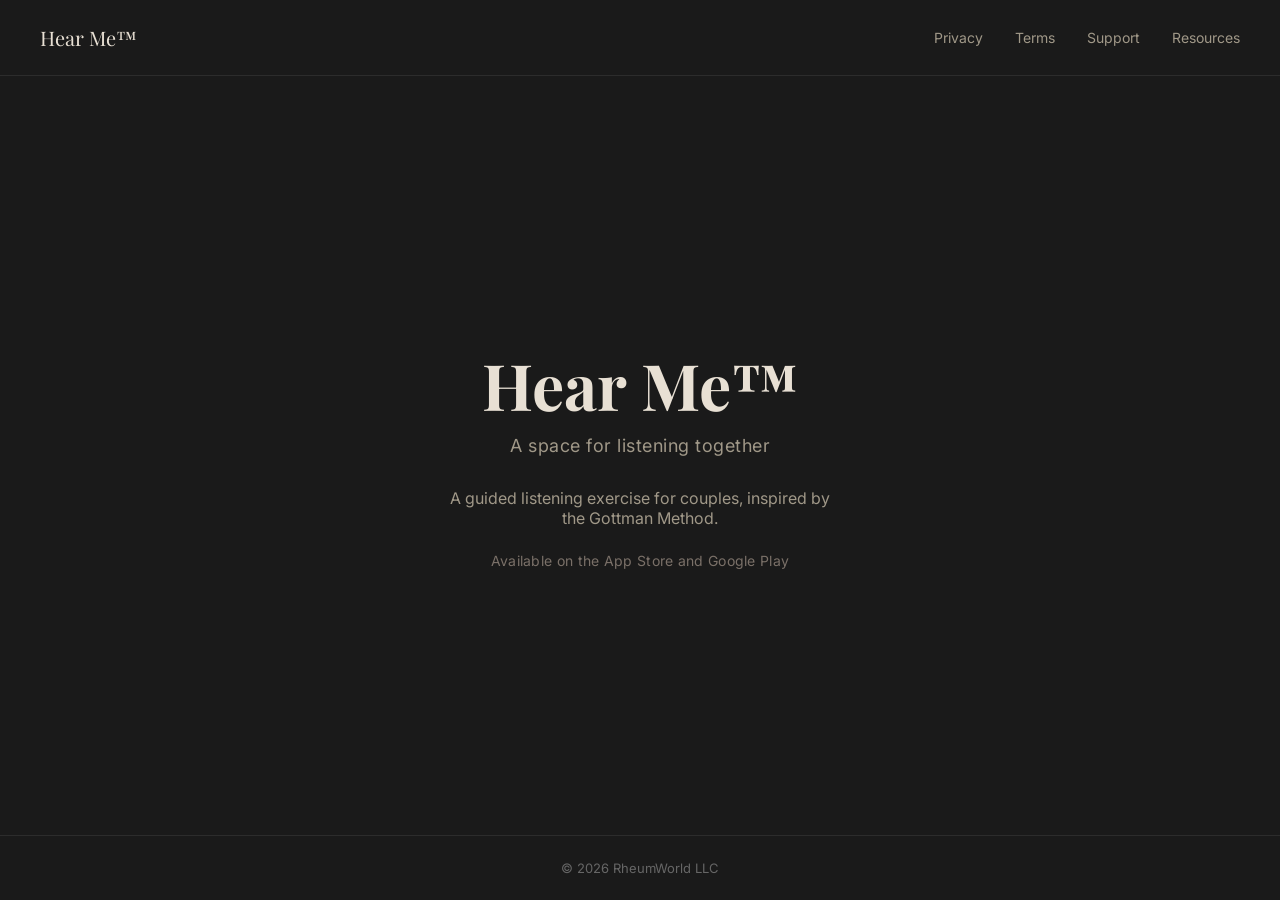
==== index.html @ a17868f6 "add App Store and Google Play availability to homepage" ====
<!DOCTYPE html>
<html lang="en">
<head>
  <meta charset="UTF-8">
  <meta name="viewport" content="width=device-width, initial-scale=1.0">
  <title>Hear Me™</title>
  <link rel="preconnect" href="https://fonts.googleapis.com">
  <link href="https://fonts.googleapis.com/css2?family=Playfair+Display:wght@700&family=Inter:wght@300;400;500;600&display=swap" rel="stylesheet">
  <link rel="stylesheet" href="style.css">
</head>
<body>
  <nav>
    <a href="/" class="nav-brand">Hear Me™</a>
    <div class="nav-links">
      <a href="/privacy.html">Privacy</a>
      <a href="/terms.html">Terms</a>
      <a href="/support.html">Support</a>
      <a href="/resources.html">Resources</a>
    </div>
  </nav>

  <main class="hero">
    <h1>Hear Me™</h1>
    <p class="subtitle">A space for listening together</p>
    <p class="description">A guided listening exercise for couples, inspired by the Gottman Method.</p>
    <p class="platforms">Available on the App Store and Google Play</p>
  </main>

  <footer>
    <p>&copy; 2026 RheumWorld LLC</p>
  </footer>
</body>
</html>
---- style.css ----
* {
  margin: 0;
  padding: 0;
  box-sizing: border-box;
}

body {
  font-family: 'Inter', -apple-system, sans-serif;
  background-color: #1a1a1a;
  color: #e8e0d4;
  min-height: 100vh;
  display: flex;
  flex-direction: column;
}

nav {
  display: flex;
  justify-content: space-between;
  align-items: center;
  padding: 24px 40px;
  border-bottom: 1px solid rgba(255, 255, 255, 0.08);
}

.nav-brand {
  font-family: 'Playfair Display', serif;
  font-size: 20px;
  color: #e8e0d4;
  text-decoration: none;
}

.nav-links {
  display: flex;
  gap: 32px;
}

.nav-links a {
  color: #a09888;
  text-decoration: none;
  font-size: 14px;
  font-weight: 400;
  transition: color 0.2s;
}

.nav-links a:hover {
  color: #c9a84c;
}

main {
  flex: 1;
  display: flex;
  flex-direction: column;
  justify-content: center;
  align-items: center;
  padding: 40px;
}

.hero h1 {
  font-family: 'Playfair Display', serif;
  font-size: 64px;
  font-weight: 700;
  text-align: center;
  margin-bottom: 8px;
}

.hero .subtitle {
  font-size: 18px;
  color: #a09888;
  text-align: center;
  margin-bottom: 32px;
  letter-spacing: 0.5px;
}

.hero .description {
  font-size: 16px;
  color: #a09888;
  text-align: center;
  max-width: 400px;
}

.hero .platforms {
  font-size: 14px;
  color: #7a7068;
  text-align: center;
  margin-top: 24px;
  letter-spacing: 0.3px;
}

/* Legal pages */
.legal {
  max-width: 680px;
  margin: 0 auto;
  padding: 60px 40px;
}

.legal h1 {
  font-family: 'Playfair Display', serif;
  font-size: 36px;
  margin-bottom: 8px;
}

.legal .updated {
  font-size: 14px;
  color: #a09888;
  margin-bottom: 40px;
}

.legal h2 {
  font-size: 16px;
  font-weight: 600;
  color: #e8e0d4;
  margin-top: 32px;
  margin-bottom: 12px;
}

.legal p, .legal li {
  font-size: 15px;
  line-height: 1.7;
  color: #b0a898;
  margin-bottom: 12px;
}

.legal ul {
  padding-left: 20px;
  margin-bottom: 12px;
}

/* Support page */
.support {
  max-width: 680px;
  margin: 0 auto;
  padding: 60px 40px;
}

.support h1 {
  font-family: 'Playfair Display', serif;
  font-size: 36px;
  margin-bottom: 8px;
}

.support .subtitle {
  font-size: 16px;
  color: #a09888;
  margin-bottom: 40px;
}

.support h2 {
  font-size: 16px;
  font-weight: 600;
  margin-top: 32px;
  margin-bottom: 12px;
}

.support p {
  font-size: 15px;
  line-height: 1.7;
  color: #b0a898;
  margin-bottom: 12px;
}

.support a {
  color: #c9a84c;
  text-decoration: none;
}

.support a:hover {
  text-decoration: underline;
}

.support ul {
  padding-left: 20px;
  margin-bottom: 12px;
}

.support li {
  font-size: 15px;
  line-height: 1.7;
  color: #b0a898;
  margin-bottom: 8px;
}

.support li a {
  color: #c9a84c;
}

.support h3 {
  font-size: 15px;
  font-weight: 600;
  color: #c9a84c;
  margin-top: 24px;
  margin-bottom: 12px;
  letter-spacing: 0.5px;
  text-transform: uppercase;
}

footer {
  text-align: center;
  padding: 24px;
  font-size: 13px;
  color: #666;
  border-top: 1px solid rgba(255, 255, 255, 0.08);
}

@media (max-width: 600px) {
  nav {
    padding: 16px 20px;
  }

  .nav-links {
    gap: 20px;
  }

  .hero h1 {
    font-size: 42px;
  }

  .legal, .support {
    padding: 40px 20px;
  }

  .legal h1, .support h1 {
    font-size: 28px;
  }
}
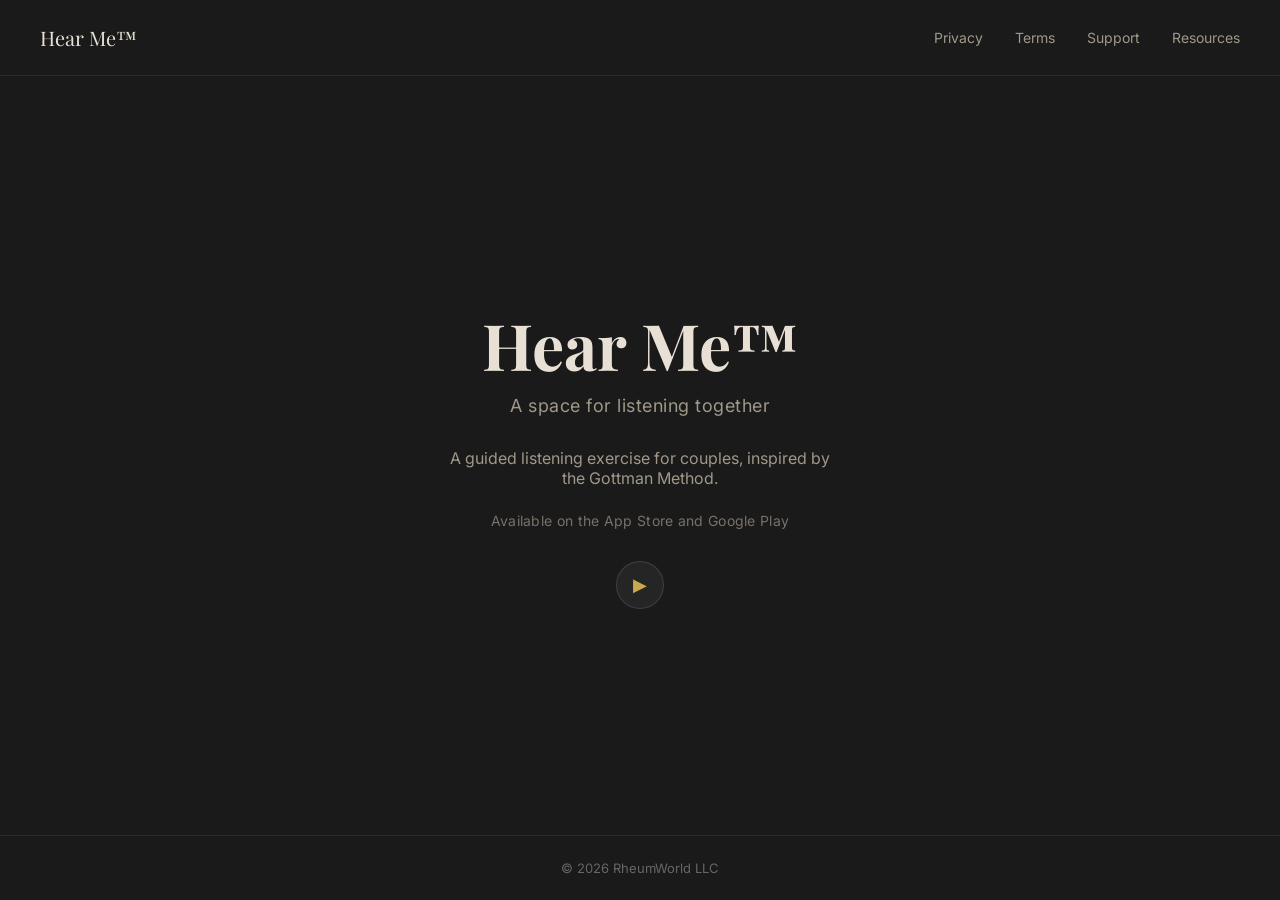
==== commit 9ef6fb3a: "add ambient music player to homepage" ====
--- a/index.html
+++ b/index.html
@@ -24,7 +24,30 @@
     <p class="subtitle">A space for listening together</p>
     <p class="description">A guided listening exercise for couples, inspired by the Gottman Method.</p>
     <p class="platforms">Available on the App Store and Google Play</p>
+
+    <button class="music-toggle" id="musicToggle" aria-label="Toggle music">
+      <span id="musicIcon">&#9654;</span>
+    </button>
+    <audio id="bgMusic" loop preload="auto">
+      <source src="ambient.mp3" type="audio/mpeg">
+    </audio>
   </main>
+
+  <script>
+    const btn = document.getElementById('musicToggle');
+    const audio = document.getElementById('bgMusic');
+    const icon = document.getElementById('musicIcon');
+    audio.volume = 0.3;
+    btn.addEventListener('click', function () {
+      if (audio.paused) {
+        audio.play();
+        icon.textContent = '\u275A\u275A';
+      } else {
+        audio.pause();
+        icon.textContent = '\u25B6';
+      }
+    });
+  </script>
 
   <footer>
     <p>&copy; 2026 RheumWorld LLC</p>
--- a/style.css
+++ b/style.css
@@ -85,6 +85,27 @@
   letter-spacing: 0.3px;
 }
 
+.music-toggle {
+  margin-top: 32px;
+  width: 48px;
+  height: 48px;
+  border-radius: 50%;
+  border: 1px solid rgba(255, 255, 255, 0.12);
+  background: rgba(255, 255, 255, 0.05);
+  color: #c9a84c;
+  font-size: 18px;
+  cursor: pointer;
+  display: flex;
+  align-items: center;
+  justify-content: center;
+  transition: background 0.2s, border-color 0.2s;
+}
+
+.music-toggle:hover {
+  background: rgba(255, 255, 255, 0.1);
+  border-color: #c9a84c;
+}
+
 /* Legal pages */
 .legal {
   max-width: 680px;
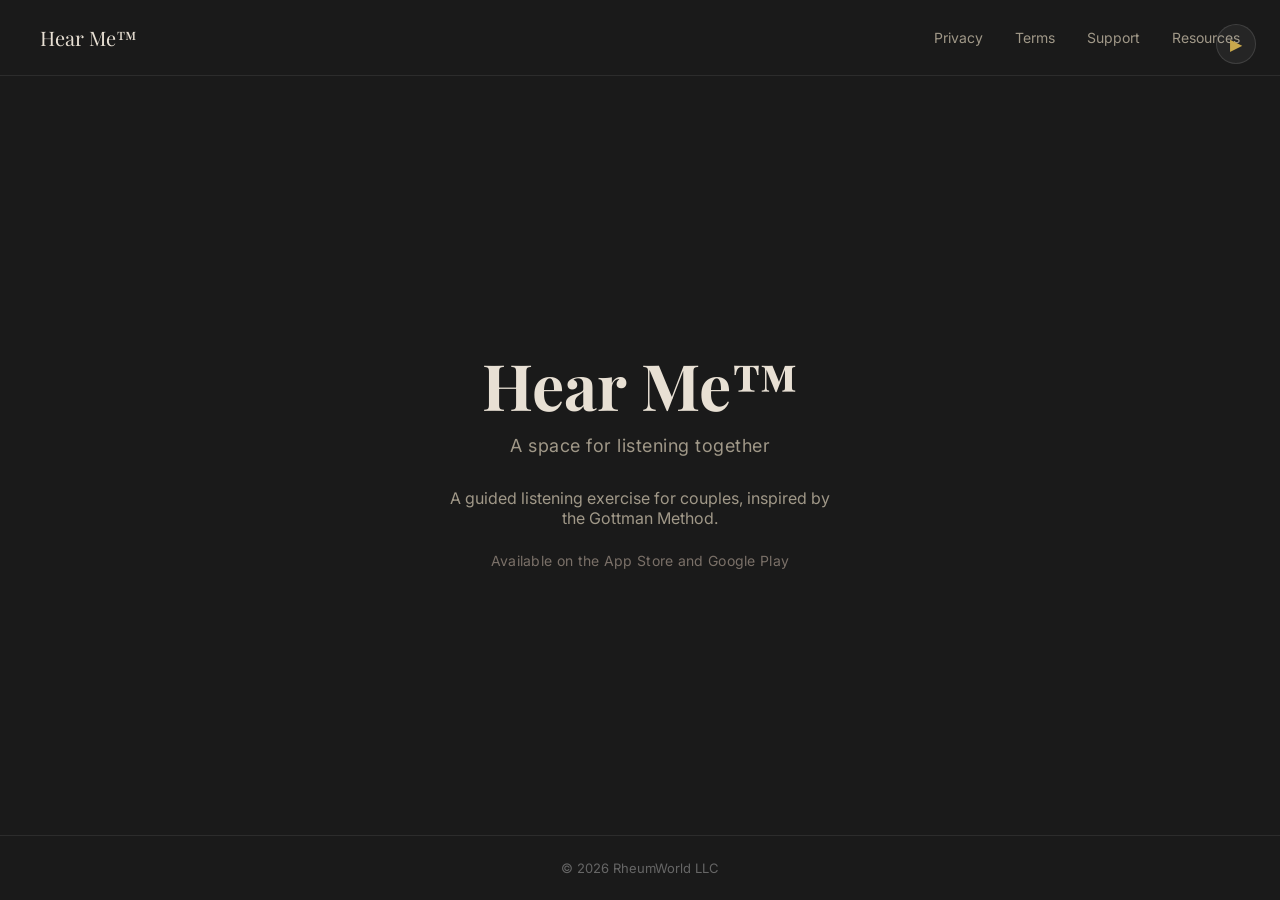
==== commit ad041c17: "move music button to top right, autoplay on first interaction" ====
--- a/index.html
+++ b/index.html
@@ -25,20 +25,36 @@
     <p class="description">A guided listening exercise for couples, inspired by the Gottman Method.</p>
     <p class="platforms">Available on the App Store and Google Play</p>
 
-    <button class="music-toggle" id="musicToggle" aria-label="Toggle music">
-      <span id="musicIcon">&#9654;</span>
-    </button>
     <audio id="bgMusic" loop preload="auto">
       <source src="ambient.mp3" type="audio/mpeg">
     </audio>
   </main>
+
+  <button class="music-toggle" id="musicToggle" aria-label="Toggle music">
+    <span id="musicIcon">&#9654;</span>
+  </button>
 
   <script>
     const btn = document.getElementById('musicToggle');
     const audio = document.getElementById('bgMusic');
     const icon = document.getElementById('musicIcon');
     audio.volume = 0.3;
-    btn.addEventListener('click', function () {
+
+    // Try to autoplay on first user interaction
+    function tryAutoplay() {
+      audio.play().then(function () {
+        icon.textContent = '\u275A\u275A';
+      }).catch(function () {});
+      document.removeEventListener('click', tryAutoplay);
+      document.removeEventListener('touchstart', tryAutoplay);
+      document.removeEventListener('scroll', tryAutoplay);
+    }
+    document.addEventListener('click', tryAutoplay);
+    document.addEventListener('touchstart', tryAutoplay);
+    document.addEventListener('scroll', tryAutoplay);
+
+    btn.addEventListener('click', function (e) {
+      e.stopPropagation();
       if (audio.paused) {
         audio.play();
         icon.textContent = '\u275A\u275A';
--- a/style.css
+++ b/style.css
@@ -86,19 +86,22 @@
 }
 
 .music-toggle {
-  margin-top: 32px;
-  width: 48px;
-  height: 48px;
+  position: fixed;
+  top: 24px;
+  right: 24px;
+  width: 40px;
+  height: 40px;
   border-radius: 50%;
   border: 1px solid rgba(255, 255, 255, 0.12);
   background: rgba(255, 255, 255, 0.05);
   color: #c9a84c;
-  font-size: 18px;
+  font-size: 16px;
   cursor: pointer;
   display: flex;
   align-items: center;
   justify-content: center;
   transition: background 0.2s, border-color 0.2s;
+  z-index: 100;
 }
 
 .music-toggle:hover {
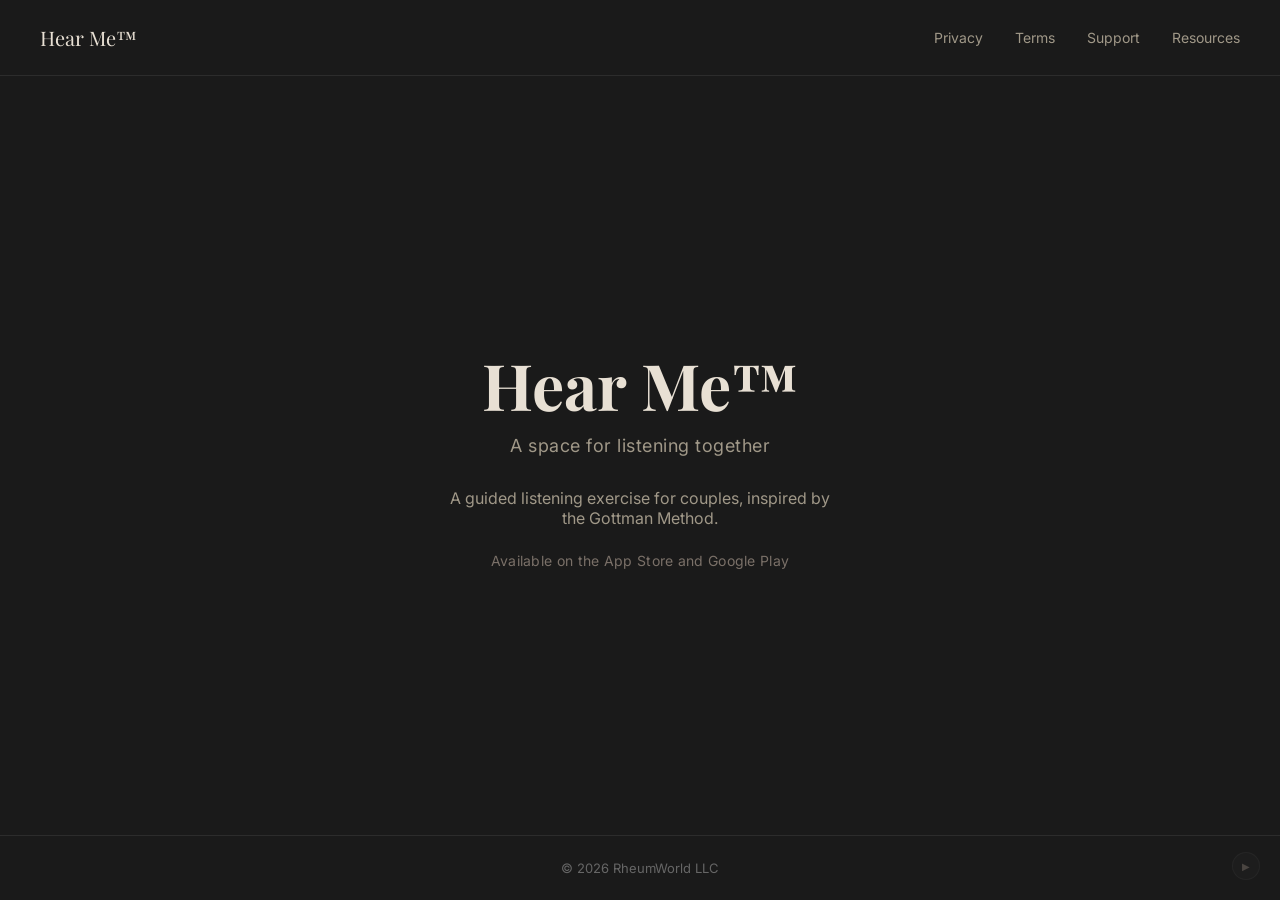
==== commit 261bc347: "music persists across all pages, smaller button in bottom right" ====
--- a/index.html
+++ b/index.html
@@ -25,46 +25,9 @@
     <p class="description">A guided listening exercise for couples, inspired by the Gottman Method.</p>
     <p class="platforms">Available on the App Store and Google Play</p>
 
-    <audio id="bgMusic" loop preload="auto">
-      <source src="ambient.mp3" type="audio/mpeg">
-    </audio>
   </main>
 
-  <button class="music-toggle" id="musicToggle" aria-label="Toggle music">
-    <span id="musicIcon">&#9654;</span>
-  </button>
-
-  <script>
-    const btn = document.getElementById('musicToggle');
-    const audio = document.getElementById('bgMusic');
-    const icon = document.getElementById('musicIcon');
-    audio.volume = 0.3;
-
-    // Try to autoplay on first user interaction
-    function tryAutoplay() {
-      audio.play().then(function () {
-        icon.textContent = '\u275A\u275A';
-      }).catch(function () {});
-      document.removeEventListener('click', tryAutoplay);
-      document.removeEventListener('touchstart', tryAutoplay);
-      document.removeEventListener('scroll', tryAutoplay);
-    }
-    document.addEventListener('click', tryAutoplay);
-    document.addEventListener('touchstart', tryAutoplay);
-    document.addEventListener('scroll', tryAutoplay);
-
-    btn.addEventListener('click', function (e) {
-      e.stopPropagation();
-      if (audio.paused) {
-        audio.play();
-        icon.textContent = '\u275A\u275A';
-      } else {
-        audio.pause();
-        icon.textContent = '\u25B6';
-      }
-    });
-  </script>
-
+  <script src="music.js"></script>
   <footer>
     <p>&copy; 2026 RheumWorld LLC</p>
   </footer>
--- a/style.css
+++ b/style.css
@@ -87,26 +87,26 @@
 
 .music-toggle {
   position: fixed;
-  top: 24px;
-  right: 24px;
-  width: 40px;
-  height: 40px;
+  bottom: 20px;
+  right: 20px;
+  width: 28px;
+  height: 28px;
   border-radius: 50%;
-  border: 1px solid rgba(255, 255, 255, 0.12);
-  background: rgba(255, 255, 255, 0.05);
-  color: #c9a84c;
-  font-size: 16px;
+  border: 1px solid rgba(255, 255, 255, 0.08);
+  background: rgba(255, 255, 255, 0.03);
+  color: #7a7068;
+  font-size: 10px;
   cursor: pointer;
   display: flex;
   align-items: center;
   justify-content: center;
-  transition: background 0.2s, border-color 0.2s;
+  transition: opacity 0.2s;
   z-index: 100;
+  opacity: 0.5;
 }
 
 .music-toggle:hover {
-  background: rgba(255, 255, 255, 0.1);
-  border-color: #c9a84c;
+  opacity: 1;
 }
 
 /* Legal pages */
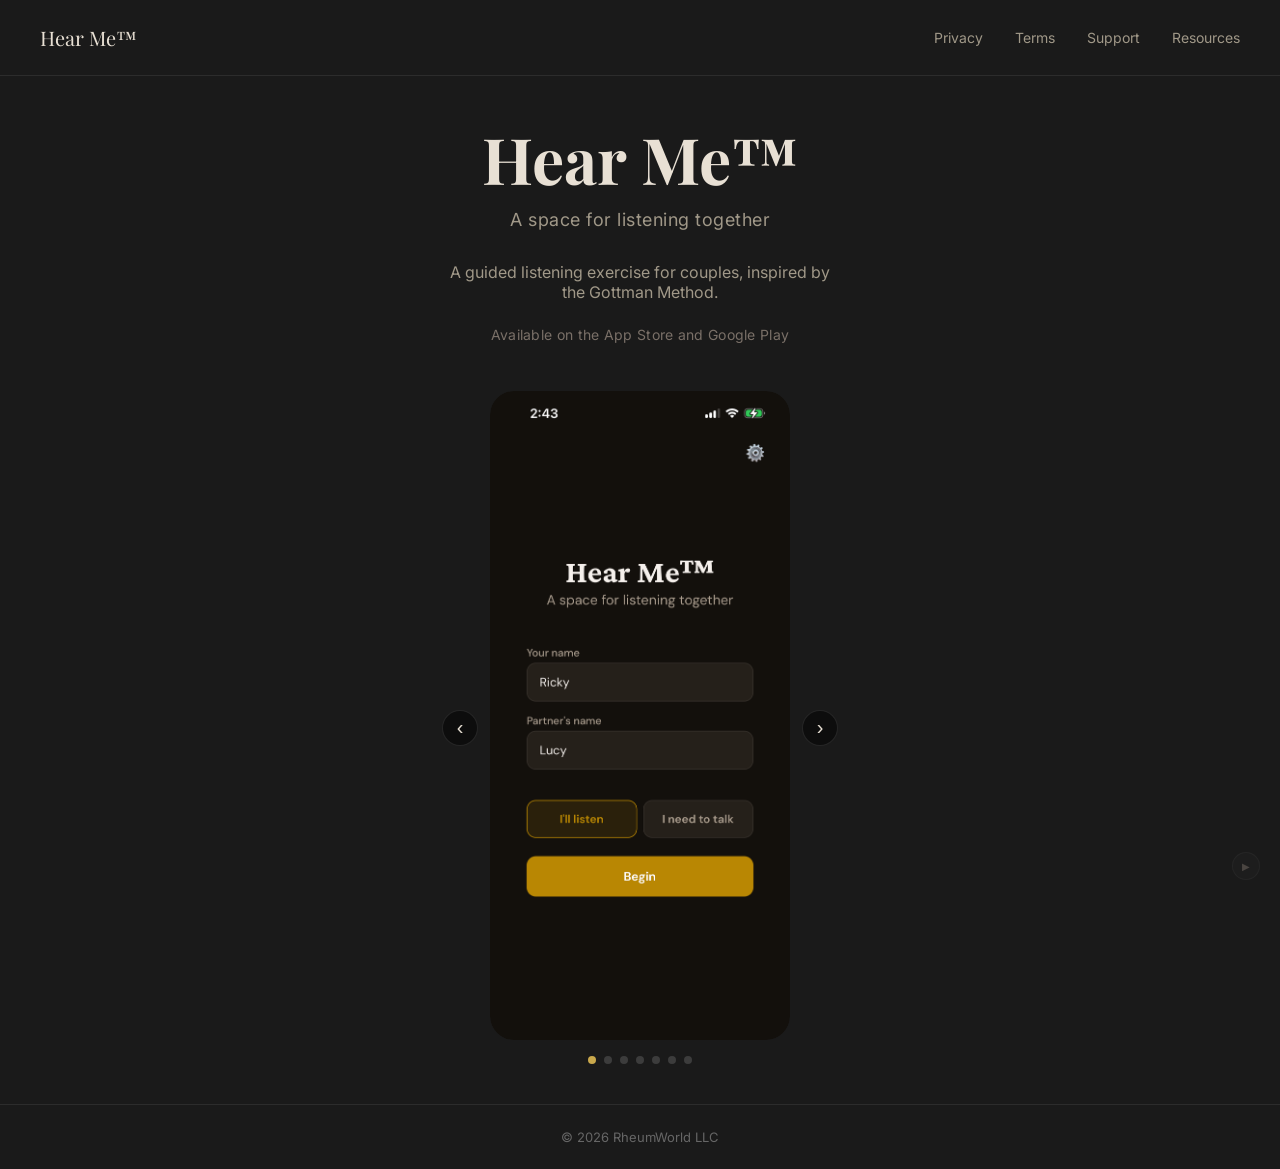
==== commit c6229835: "add screenshot carousel to homepage with swipe and keyboard navigation Co-Authored-By: Claude Opus 4" ====
--- a/index.html
+++ b/index.html
@@ -25,8 +25,24 @@
     <p class="description">A guided listening exercise for couples, inspired by the Gottman Method.</p>
     <p class="platforms">Available on the App Store and Google Play</p>
 
+    <div class="carousel">
+      <button class="carousel-btn carousel-prev" aria-label="Previous screenshot">&lsaquo;</button>
+      <div class="carousel-track">
+        <div class="carousel-slide"><img src="screenshots/IMG_5531.PNG" alt="Home screen"></div>
+        <div class="carousel-slide"><img src="screenshots/IMG_5532.PNG" alt="Prepare screen"></div>
+        <div class="carousel-slide"><img src="screenshots/IMG_5533.PNG" alt="Speaking screen"></div>
+        <div class="carousel-slide"><img src="screenshots/IMG_5534.PNG" alt="Reflect - Mirror"></div>
+        <div class="carousel-slide"><img src="screenshots/IMG_5535.PNG" alt="Reflect - Validate"></div>
+        <div class="carousel-slide"><img src="screenshots/IMG_5536.PNG" alt="Reflect - Empathize"></div>
+        <div class="carousel-slide"><img src="screenshots/IMG_5537.PNG" alt="Session summary"></div>
+      </div>
+      <button class="carousel-btn carousel-next" aria-label="Next screenshot">&rsaquo;</button>
+      <div class="carousel-dots"></div>
+    </div>
+
   </main>
 
+  <script src="carousel.js"></script>
   <script src="music.js"></script>
   <footer>
     <p>&copy; 2026 RheumWorld LLC</p>
--- a/style.css
+++ b/style.css
@@ -83,6 +83,101 @@
   text-align: center;
   margin-top: 24px;
   letter-spacing: 0.3px;
+}
+
+/* Screenshot carousel */
+.carousel {
+  position: relative;
+  width: 100%;
+  max-width: 300px;
+  margin-top: 48px;
+  user-select: none;
+}
+
+.carousel-track {
+  overflow: hidden;
+  border-radius: 24px;
+  touch-action: pan-y;
+}
+
+.carousel-slide {
+  display: none;
+}
+
+.carousel-slide.active {
+  display: block;
+}
+
+.carousel-slide img {
+  width: 100%;
+  height: auto;
+  display: block;
+  border-radius: 24px;
+}
+
+.carousel-btn {
+  position: absolute;
+  top: 50%;
+  transform: translateY(-50%);
+  background: rgba(0, 0, 0, 0.5);
+  border: 1px solid rgba(255, 255, 255, 0.1);
+  color: #e8e0d4;
+  width: 36px;
+  height: 36px;
+  border-radius: 50%;
+  font-size: 20px;
+  cursor: pointer;
+  display: flex;
+  align-items: center;
+  justify-content: center;
+  transition: background 0.2s;
+  z-index: 2;
+}
+
+.carousel-btn:hover {
+  background: rgba(0, 0, 0, 0.7);
+}
+
+.carousel-prev {
+  left: -48px;
+}
+
+.carousel-next {
+  right: -48px;
+}
+
+.carousel-dots {
+  display: flex;
+  justify-content: center;
+  gap: 8px;
+  margin-top: 16px;
+}
+
+.carousel-dot {
+  width: 8px;
+  height: 8px;
+  border-radius: 50%;
+  background: rgba(255, 255, 255, 0.15);
+  cursor: pointer;
+  transition: background 0.2s;
+}
+
+.carousel-dot.active {
+  background: #c9a84c;
+}
+
+@media (max-width: 600px) {
+  .carousel {
+    max-width: 260px;
+  }
+
+  .carousel-prev {
+    left: -40px;
+  }
+
+  .carousel-next {
+    right: -40px;
+  }
 }
 
 .music-toggle {
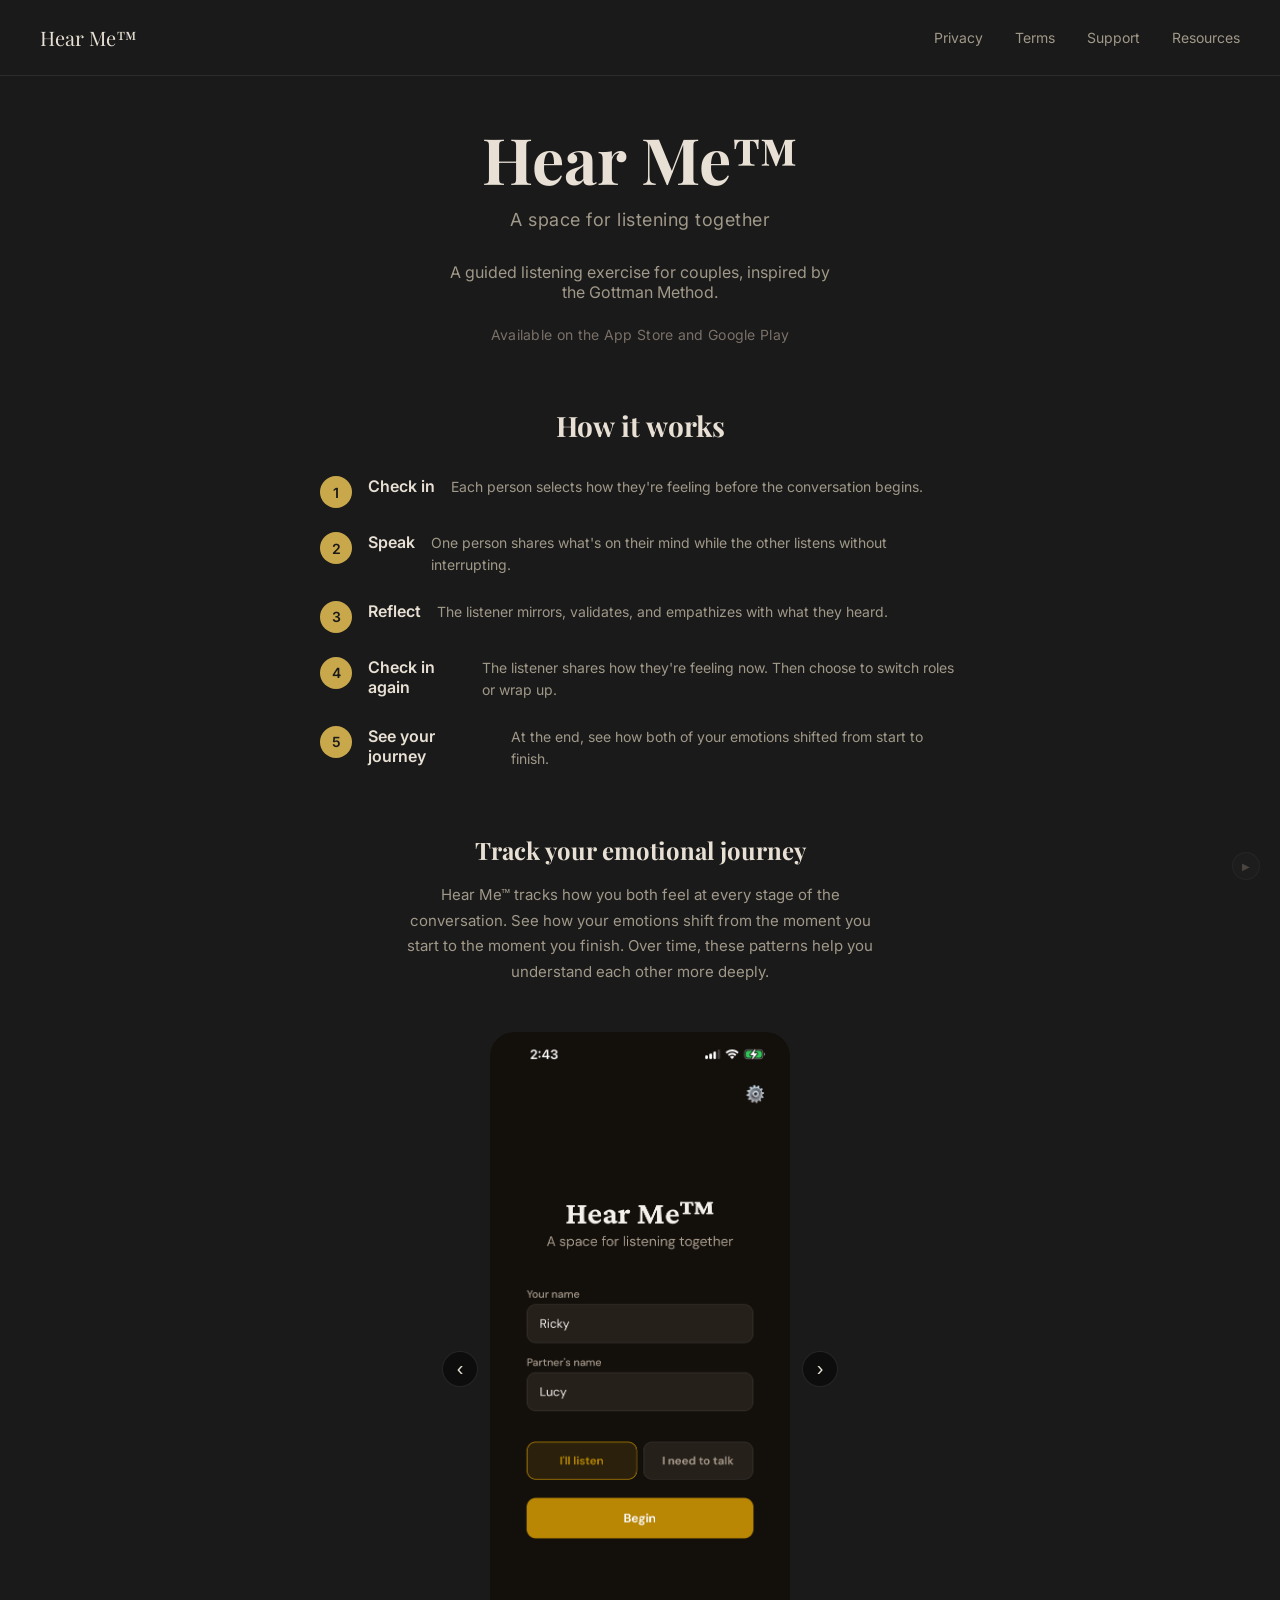
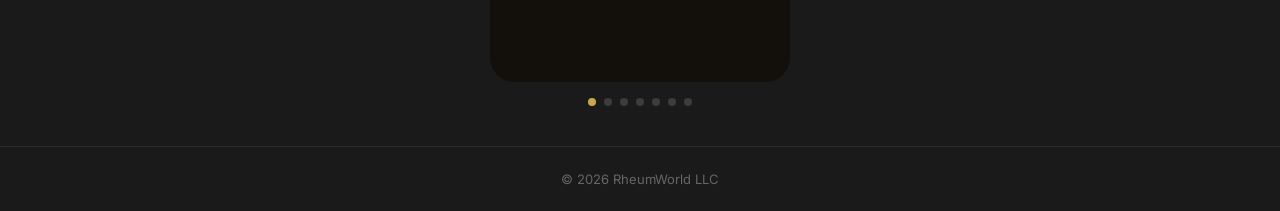
==== commit a994ff0b: "add how it works and emotional journey sections to homepage Co-Authored-By: Claude Opus 4.6 <noreply" ====
--- a/index.html
+++ b/index.html
@@ -25,6 +25,42 @@
     <p class="description">A guided listening exercise for couples, inspired by the Gottman Method.</p>
     <p class="platforms">Available on the App Store and Google Play</p>
 
+    <section class="how-it-works">
+      <h2>How it works</h2>
+      <div class="steps">
+        <div class="step">
+          <span class="step-number">1</span>
+          <h3>Check in</h3>
+          <p>Each person selects how they're feeling before the conversation begins.</p>
+        </div>
+        <div class="step">
+          <span class="step-number">2</span>
+          <h3>Speak</h3>
+          <p>One person shares what's on their mind while the other listens without interrupting.</p>
+        </div>
+        <div class="step">
+          <span class="step-number">3</span>
+          <h3>Reflect</h3>
+          <p>The listener mirrors, validates, and empathizes with what they heard.</p>
+        </div>
+        <div class="step">
+          <span class="step-number">4</span>
+          <h3>Check in again</h3>
+          <p>The listener shares how they're feeling now. Then choose to switch roles or wrap up.</p>
+        </div>
+        <div class="step">
+          <span class="step-number">5</span>
+          <h3>See your journey</h3>
+          <p>At the end, see how both of your emotions shifted from start to finish.</p>
+        </div>
+      </div>
+    </section>
+
+    <section class="journey-section">
+      <h2>Track your emotional journey</h2>
+      <p>Hear Me™ tracks how you both feel at every stage of the conversation. See how your emotions shift from the moment you start to the moment you finish. Over time, these patterns help you understand each other more deeply.</p>
+    </section>
+
     <div class="carousel">
       <button class="carousel-btn carousel-prev" aria-label="Previous screenshot">&lsaquo;</button>
       <div class="carousel-track">
--- a/style.css
+++ b/style.css
@@ -83,6 +83,82 @@
   text-align: center;
   margin-top: 24px;
   letter-spacing: 0.3px;
+}
+
+/* How it works */
+.how-it-works {
+  width: 100%;
+  max-width: 640px;
+  margin-top: 64px;
+  text-align: center;
+}
+
+.how-it-works h2 {
+  font-family: 'Playfair Display', serif;
+  font-size: 28px;
+  margin-bottom: 32px;
+  color: #e8e0d4;
+}
+
+.steps {
+  display: flex;
+  flex-direction: column;
+  gap: 24px;
+  text-align: left;
+}
+
+.step {
+  display: flex;
+  align-items: flex-start;
+  gap: 16px;
+}
+
+.step-number {
+  flex-shrink: 0;
+  width: 32px;
+  height: 32px;
+  border-radius: 50%;
+  background: #c9a84c;
+  color: #1a1a1a;
+  font-weight: 600;
+  font-size: 14px;
+  display: flex;
+  align-items: center;
+  justify-content: center;
+}
+
+.step h3 {
+  font-size: 16px;
+  font-weight: 600;
+  color: #e8e0d4;
+  margin-bottom: 4px;
+}
+
+.step p {
+  font-size: 14px;
+  color: #a09888;
+  line-height: 1.6;
+}
+
+/* Emotional journey section */
+.journey-section {
+  width: 100%;
+  max-width: 480px;
+  margin-top: 64px;
+  text-align: center;
+}
+
+.journey-section h2 {
+  font-family: 'Playfair Display', serif;
+  font-size: 24px;
+  color: #e8e0d4;
+  margin-bottom: 16px;
+}
+
+.journey-section p {
+  font-size: 15px;
+  color: #a09888;
+  line-height: 1.7;
 }
 
 /* Screenshot carousel */
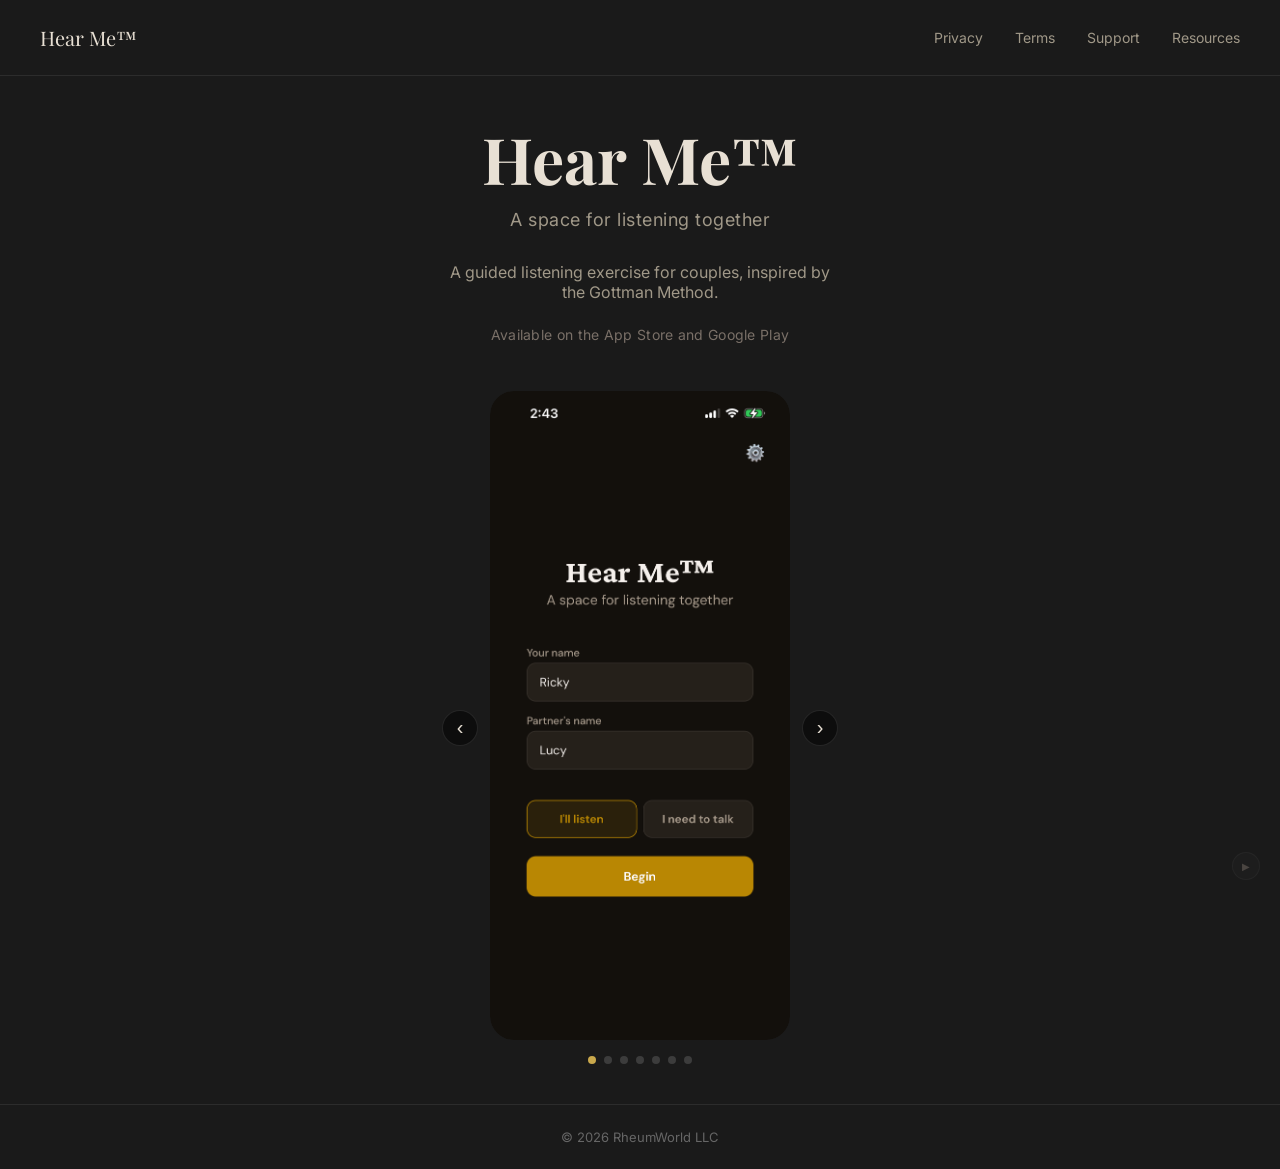
==== commit 318d89b8: "remove how it works and journey sections from homepage Co-Authored-By: Claude Opus 4.6 <noreply@anth" ====
--- a/index.html
+++ b/index.html
@@ -25,42 +25,6 @@
     <p class="description">A guided listening exercise for couples, inspired by the Gottman Method.</p>
     <p class="platforms">Available on the App Store and Google Play</p>
 
-    <section class="how-it-works">
-      <h2>How it works</h2>
-      <div class="steps">
-        <div class="step">
-          <span class="step-number">1</span>
-          <h3>Check in</h3>
-          <p>Each person selects how they're feeling before the conversation begins.</p>
-        </div>
-        <div class="step">
-          <span class="step-number">2</span>
-          <h3>Speak</h3>
-          <p>One person shares what's on their mind while the other listens without interrupting.</p>
-        </div>
-        <div class="step">
-          <span class="step-number">3</span>
-          <h3>Reflect</h3>
-          <p>The listener mirrors, validates, and empathizes with what they heard.</p>
-        </div>
-        <div class="step">
-          <span class="step-number">4</span>
-          <h3>Check in again</h3>
-          <p>The listener shares how they're feeling now. Then choose to switch roles or wrap up.</p>
-        </div>
-        <div class="step">
-          <span class="step-number">5</span>
-          <h3>See your journey</h3>
-          <p>At the end, see how both of your emotions shifted from start to finish.</p>
-        </div>
-      </div>
-    </section>
-
-    <section class="journey-section">
-      <h2>Track your emotional journey</h2>
-      <p>Hear Me™ tracks how you both feel at every stage of the conversation. See how your emotions shift from the moment you start to the moment you finish. Over time, these patterns help you understand each other more deeply.</p>
-    </section>
-
     <div class="carousel">
       <button class="carousel-btn carousel-prev" aria-label="Previous screenshot">&lsaquo;</button>
       <div class="carousel-track">
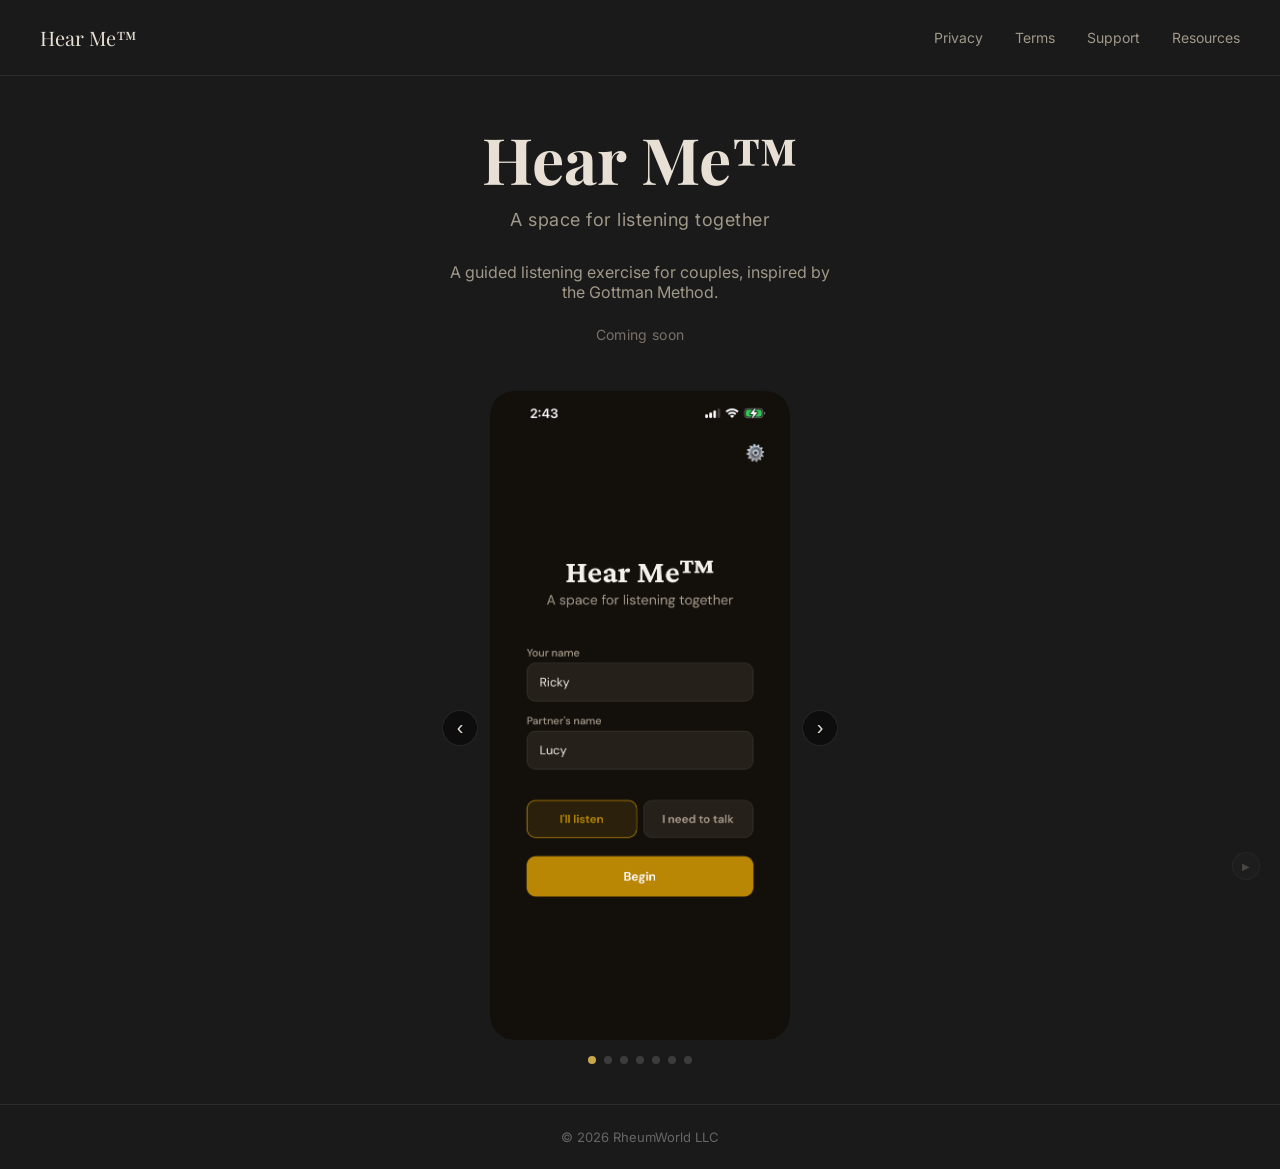
==== commit 4c9b33f1: "update platforms text to coming soon Co-Authored-By: Claude Opus 4.6 <noreply@anthropic.com>" ====
--- a/index.html
+++ b/index.html
@@ -23,7 +23,7 @@
     <h1>Hear Me™</h1>
     <p class="subtitle">A space for listening together</p>
     <p class="description">A guided listening exercise for couples, inspired by the Gottman Method.</p>
-    <p class="platforms">Available on the App Store and Google Play</p>
+    <p class="platforms">Coming soon</p>
 
     <div class="carousel">
       <button class="carousel-btn carousel-prev" aria-label="Previous screenshot">&lsaquo;</button>
